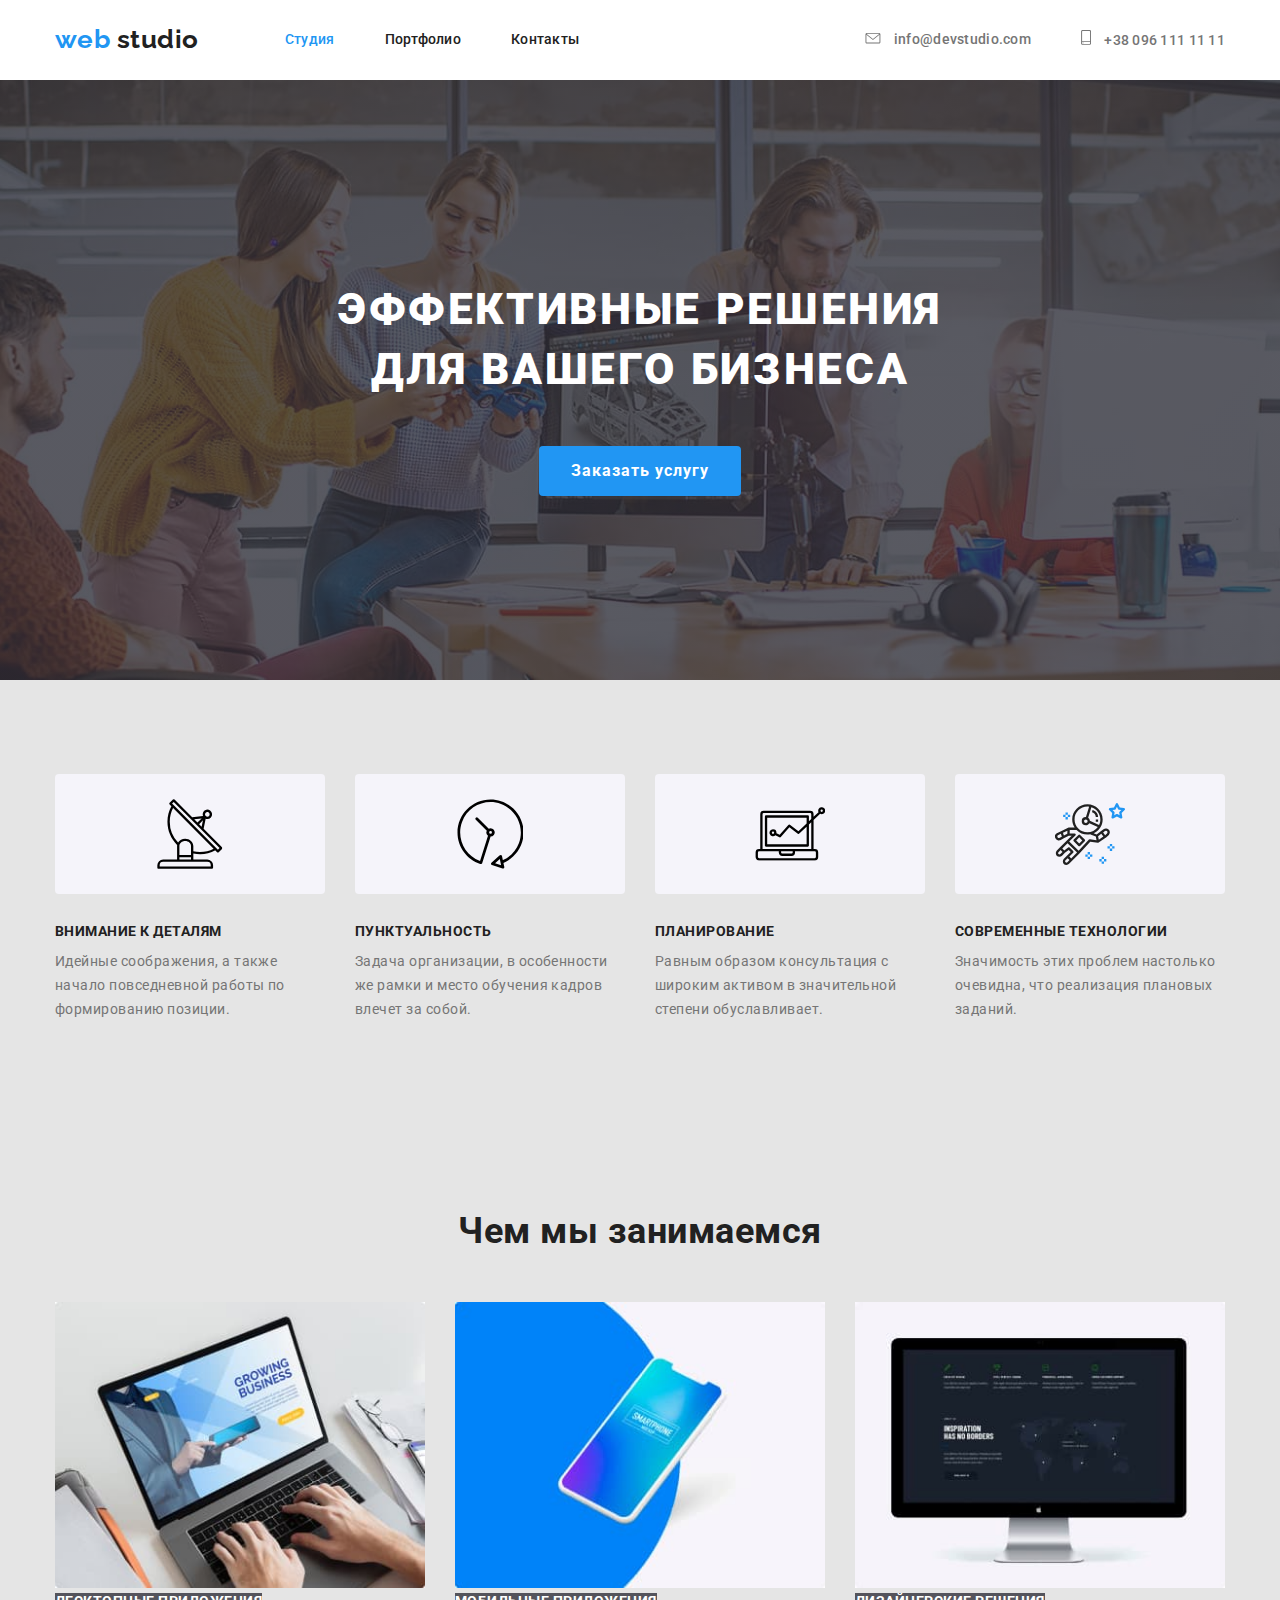
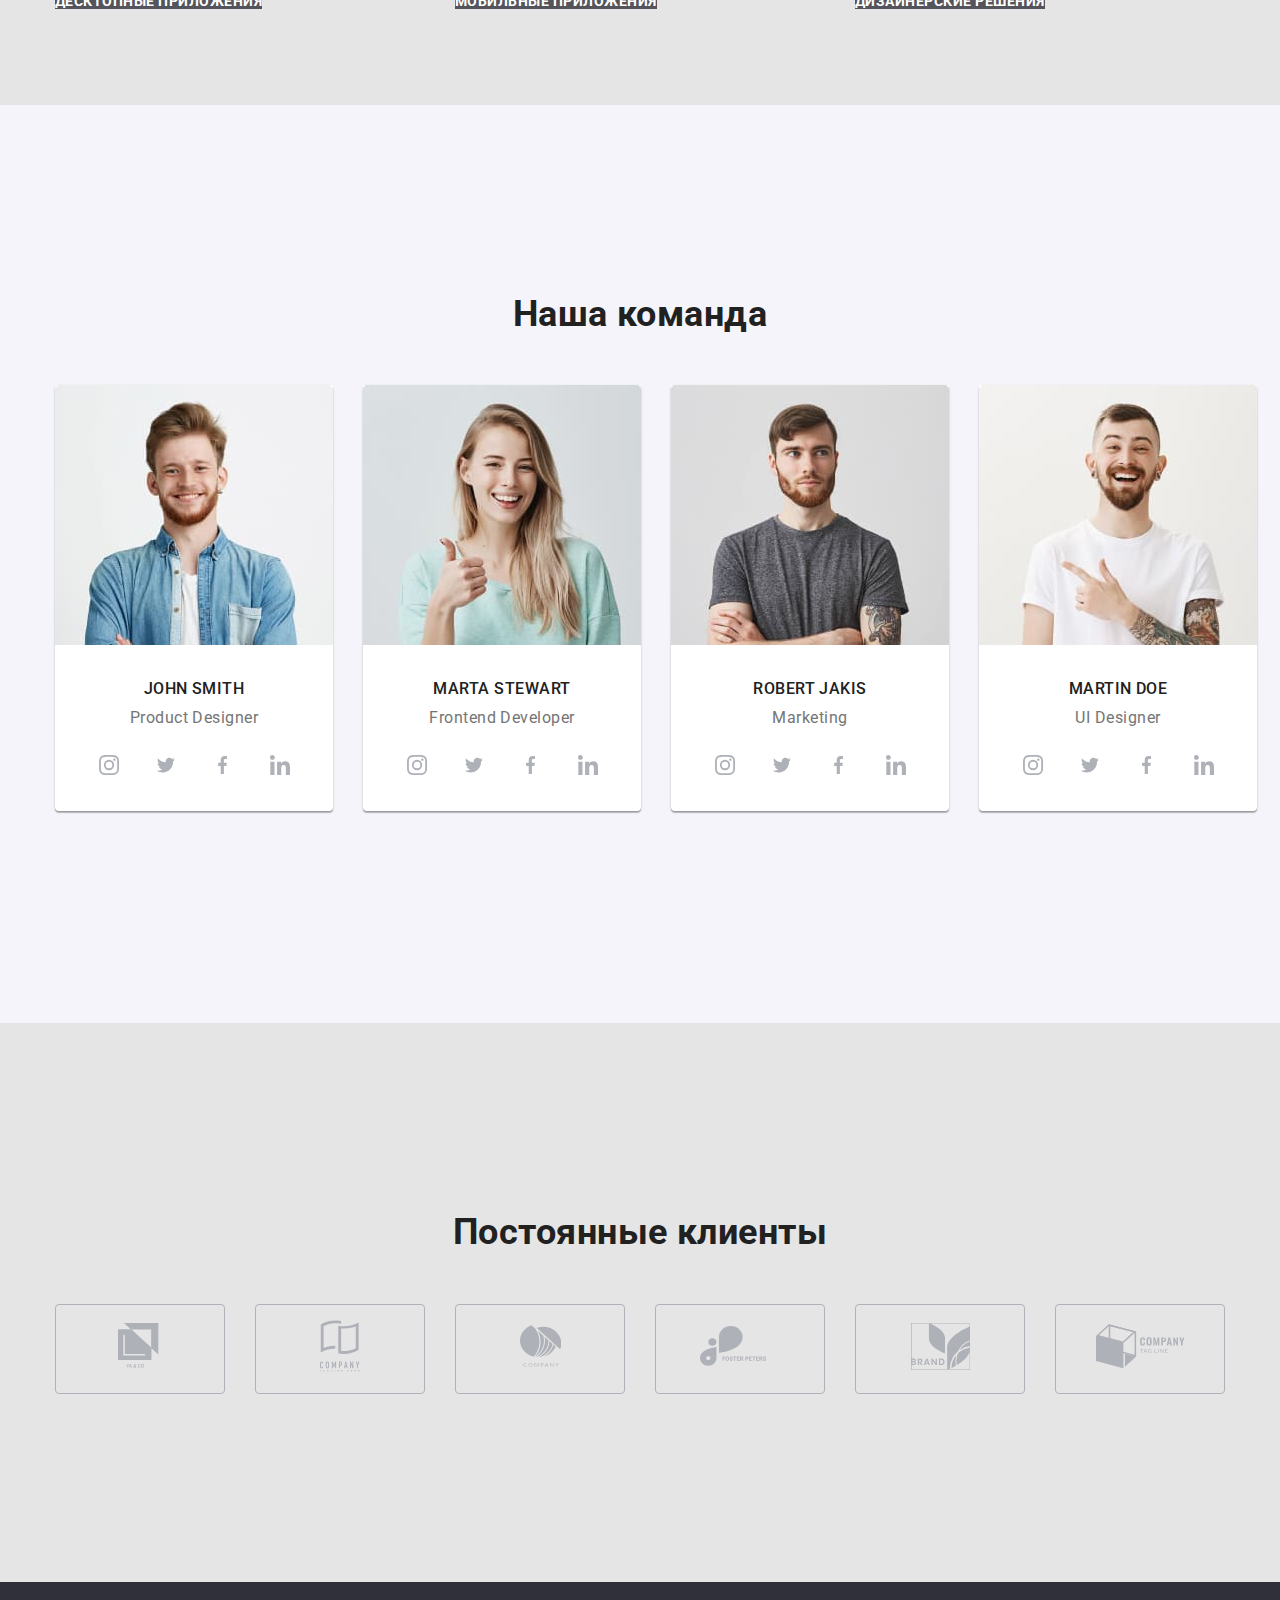
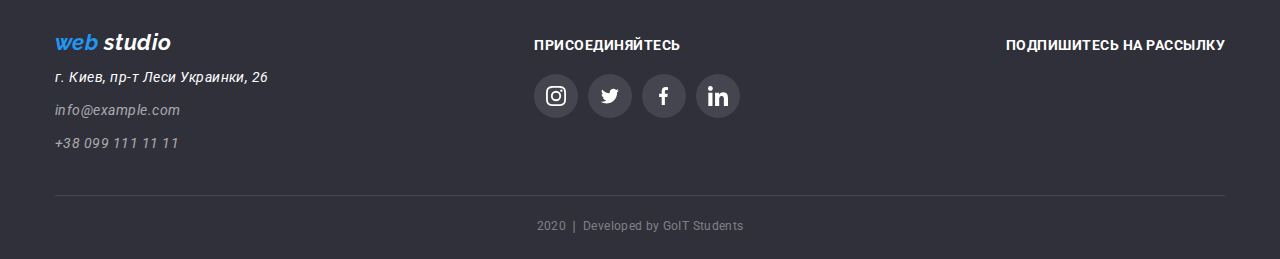
==== index.html @ d5923508 "Создает репозиторий" ====
<!DOCTYPE html>
<html lang="ru">
  <head>
    <meta charset="UTF-8" />
    <meta name="viewport" content="width=device-width, initial-scale=1.0" />
    <title>Document</title>
    <link
      href="https://fonts.googleapis.com/css2?family=Raleway:wght@700&family=Roboto:wght@400;500;700;900&display=swap"
      rel="stylesheet"
    />
    <link
      rel="stylesheet"
      href="https://cdnjs.cloudflare.com/ajax/libs/modern-normalize/0.6.0/modern-normalize.min.css"
    />
    <link rel="stylesheet" href="./css/styles.css" />
  </head>
  <body>
    <header class="page-header">
      <div class="container header-main">
        <a class="logo-nav" href="/">
          <span class="logo-left logo">web</span>
          <span class="logo-riht logo">studio</span></a
        >
        <nav>
          <ul class="header-listf list">
            <li class="item">
              <a class="link-navf current" href="./index.html">Студия</a>
            </li>
            <li class="item">
              <a class="link-navf" href="./portfolio.html">Портфолио</a>
            </li>
            <li class="item"><a class="link-navf" href="">Контакты</a></li>
          </ul>
        </nav>

        <ul class="header-lists list">
          <li class="item">
            <span class="HHH">
              <a class="link-navs" href="">
                <svg class="icon" width="16px" height="11.2px">
                  <use href="./images/symbol-defs1.svg#icon-envelope"></use>
                </svg>
                info@devstudio.com
              </a>
            </span>
          </li>
          <li class="item">
            <span class="HHH"
              ><a class="link-navs" href="">
                <svg class="link-navs icon" width="10px" height="14.94px">
                  <use href="./images/symbol-defs1.svg#icon-smartphone"></use>
                </svg>
                +38 096 111 11 11
              </a></span
            >
          </li>
        </ul>
      </div>
    </header>

    <main>
      <section class="hero">
        <h1 class="hero-title">
          эффективные решения<br />
          для вашего бизнеса
        </h1>
        <a class="hero-button" href="">Заказать услугу</a>
      </section>

      <section class="section">
        <div class="container">
          <h2 class="section-title hidden">Преимущества</h2>
          <ul class="list advantages">
            <li class="item">
              <div class="img-small">
                <svg width="65.32px" height="70px">
                  <use href="./images/symbol-defs1.svg#icon-antena"></use>
                </svg>
              </div>
              <h3 class="section-titles">Внимание к деталям</h3>
              <p class="section-text">
                Идейные соображения, а также начало повседневной работы по
                формированию позиции.
              </p>
            </li>

            <li class="item">
              <div class="img-small">
                <svg width="66.96px" height="70px">
                  <use href="./images/symbol-defs1.svg#icon-clock"></use>
                </svg>
              </div>
              <h3 class="section-titles">Пунктуальность</h3>
              <p class="section-text">
                Задача организации, в особенности же рамки и место обучения
                кадров влечет за собой.
              </p>
            </li>
            <li class="item">
              <div class="img-small">
                <svg width="70px" height="53.69px">
                  <use href="./images/symbol-defs1.svg#icon-comp"></use>
                </svg>
              </div>
              <h3 class="section-titles">Планирование</h3>
              <p class="section-text">
                Равным образом консультация с широким активом в значительной
                степени обуславливает.
              </p>
            </li>
            <li class="item">
              <div class="img-small">
                <svg width="70px" height="70px">
                  <use href="./images/symbol-defs1.svg#icon-astronaut"></use>
                </svg>
              </div>
              <h3 class="section-titles">Современные технологии</h3>
              <p class="section-text">
                Значимость этих проблем настолько очевидна, что реализация
                плановых заданий.
              </p>
            </li>
          </ul>
        </div>
      </section>

      <section class="section">
        <div class="container">
          <h2 class="section-title">Чем мы занимаемся</h2>
          <ul class="list work">
            <li class="item">
              <img src="./images/laptop.jpg" alt="" width="370" />
              <a class="link" href="">
                Десктопные приложения
              </a>
            </li>
            <li class="item">
              <img src="./images/mobile.jpg" alt="" width="370" />

              <a class="link" href="">Мобильные приложения</a>
            </li>
            <li class="item">
              <img src="./images/monitor.jpg" alt="" width="370" />
              <a class="link" href="">Дизайнерские решения</a>
            </li>
          </ul>
        </div>
      </section>

      <section class="section comand">
        <div class="container-second">
          <h2 class="comanda-title">
            Наша команда
          </h2>
          <ul class="list list-comanda">
            <div class="link-comanda">
              <li>
                <img class="comand-img" src="./images/Jonn.jpg" alt="" />
                <h3 class="section-titles comand-name">John Smith</h3>
                <p class="section-text comand-text">Product Designer</p>
                <ul class="list social-networks">
                  <li class="item">
                    <a class="social-item" href="">
                      <svg width="20px" height="20px">
                        <use
                          href="./images/symbol-defs1.svg#icon-instagram"
                        ></use>
                      </svg>
                    </a>
                  </li>
                  <li class="item">
                    <a class="social-item" href="">
                      <svg width="20px" height="16.25px">
                        <use
                          href="./images/symbol-defs1.svg#icon-twitter"
                        ></use>
                      </svg>
                    </a>
                  </li>
                  <li class="item">
                    <a class="social-item" href="">
                      <svg width="10px" height="20px">
                        <use
                          href="./images/symbol-defs1.svg#icon-facebook"
                        ></use>
                      </svg>
                    </a>
                  </li>
                  <li class="item">
                    <a class="social-item" href="">
                      <svg width="20px" height="20px">
                        <use
                          href="./images/symbol-defs1.svg#icon-linkedin"
                        ></use>
                      </svg>
                    </a>
                  </li>
                </ul>
              </li>
            </div>
            <div class="link-comanda">
              <li>
                <img class="comand-img" src="./images/Marta.jpg" alt="" />
                <h3 class="section-titles comand-name">Marta Stewart</h3>
                <p class="section-text comand-text">Frontend Developer</p>
                <ul class="list social-networks">
                  <li class="item">
                    <a class="social-item" href="">
                      <svg width="20px" height="20px">
                        <use
                          href="./images/symbol-defs1.svg#icon-instagram"
                        ></use>
                      </svg>
                    </a>
                  </li>
                  <li class="item">
                    <a class="social-item" href="">
                      <svg width="20px" height="16.25px">
                        <use
                          href="./images/symbol-defs1.svg#icon-twitter"
                        ></use>
                      </svg>
                    </a>
                  </li>
                  <li class="item">
                    <a class="social-item" href="">
                      <svg width="10px" height="20px">
                        <use
                          href="./images/symbol-defs1.svg#icon-facebook"
                        ></use>
                      </svg>
                    </a>
                  </li>
                  <li class="item">
                    <a class="social-item" href="">
                      <svg width="20px" height="20px">
                        <use
                          href="./images/symbol-defs1.svg#icon-linkedin"
                        ></use>
                      </svg>
                    </a>
                  </li>
                </ul>
              </li>
            </div>
            <div class="link-comanda">
              <li>
                <img class="comand-img" src="./images/Robert.jpg" alt="" />
                <h3 class="section-titles comand-name">Robert Jakis</h3>
                <p class="section-text comand-text">Marketing</p>
                <ul class="list social-networks">
                  <li class="item">
                    <a class="social-item" href="">
                      <svg width="20px" height="20px">
                        <use
                          href="./images/symbol-defs1.svg#icon-instagram"
                        ></use>
                      </svg>
                    </a>
                  </li>
                  <li class="item">
                    <a class="social-item" href="">
                      <svg width="20px" height="16.25px">
                        <use
                          href="./images/symbol-defs1.svg#icon-twitter"
                        ></use>
                      </svg>
                    </a>
                  </li>
                  <li class="item">
                    <a class="social-item" href="">
                      <svg width="10px" height="20px">
                        <use
                          href="./images/symbol-defs1.svg#icon-facebook"
                        ></use>
                      </svg>
                    </a>
                  </li>
                  <li class="item">
                    <a class="social-item" href="">
                      <svg width="20px" height="20px">
                        <use
                          href="./images/symbol-defs1.svg#icon-linkedin"
                        ></use>
                      </svg>
                    </a>
                  </li>
                </ul>
              </li>
            </div>
            <div class="link-comanda">
              <li>
                <img class="comand-img" src="./images/Martin.jpg" alt="" />
                <h3 class="section-titles comand-name">Martin Doe</h3>
                <p class="section-text comand-text">UI Designer</p>
                <ul class="list social-networks">
                  <li class="item">
                    <a class="social-item" href="">
                      <svg width="20px" height="20px">
                        <use
                          href="./images/symbol-defs1.svg#icon-instagram"
                        ></use>
                      </svg>
                    </a>
                  </li>
                  <li class="item">
                    <a class="social-item" href="">
                      <svg width="20px" height="16.25px">
                        <use
                          href="./images/symbol-defs1.svg#icon-twitter"
                        ></use>
                      </svg>
                    </a>
                  </li>
                  <li class="item">
                    <a class="social-item" href="">
                      <svg width="10px" height="20px">
                        <use
                          href="./images/symbol-defs1.svg#icon-facebook"
                        ></use>
                      </svg>
                    </a>
                  </li>
                  <li class="item">
                    <a class="social-item" href="">
                      <svg width="20px" height="20px">
                        <use
                          href="./images/symbol-defs1.svg#icon-linkedin"
                        ></use>
                      </svg>
                    </a>
                  </li>
                </ul>
              </li>
            </div>
          </ul>
        </div>
      </section>

      <section class="section">
        <div class="container-second">
          <h2 class="section-title">Постоянные клиенты</h2>
          <ul class="list client">
            <li class="item">
              <div class="client-logo">
                <a href=""
                  ><svg width="44.27px" height="49.23px">
                    <use href="./images/symbol-defs1.svg#icon-logo1"></use>
                  </svg>
                </a>
              </div>
            </li>
            <li class="item">
              <div class="client-logo">
                <a href=""
                  ><svg width="40px" height="52px">
                    <use href="./images/symbol-defs1.svg#icon-logo2"></use>
                  </svg>
                </a>
              </div>
            </li>
            <li class="item">
              <div class="client-logo">
                <a href=""
                  ><svg width="41px" height="42.6px">
                    <use href="./images/symbol-defs1.svg#icon-logo3"></use>
                  </svg>
                </a>
              </div>
            </li>
            <li class="item">
              <div class="client-logo">
                <a href=""
                  ><svg width="79.66px" height="42.02px">
                    <use href="./images/symbol-defs1.svg#icon-logo4"></use>
                  </svg>
                </a>
              </div>
            </li>
            <li class="item">
              <div class="client-logo">
                <a href=""
                  ><svg width="59px" height="47px">
                    <use href="./images/symbol-defs1.svg#icon-logo5"></use>
                  </svg>
                </a>
              </div>
            </li>
            <li class="item">
              <div class="client-logo">
                <a href=""
                  ><svg width="88.48px" height="45.44px">
                    <use href="./images/symbol-defs1.svg#icon-logo6"></use>
                  </svg>
                </a>
              </div>
            </li>
          </ul>
        </div>
      </section>
    </main>
    <footer>
      <div class="container">
        <div class="footer-main">
          <div class="footer-left">
            <address class="footer-address">
              <a class="logo-footer" href="/">
                <span class="logo-left logo">web</span>
                <span class="logo-rihts logo">studio</span></a
              >
              <p class="footer-text">г. Киев, пр-т Леси Украинки, 26</p>

              <a class="footer-link footer-text" href="">info@example.com</a>

              <a class="footer-link" href="">+38 099 111 11 11</a>
            </address>
          </div>
          <div class="footer-center">
            <b class="action">Присоединяйтесь</b>
            <ul class="list social-networksf">
              <li class="item">
                <a class="footer-icon" href="">
                  <svg width="20px" height="20px">
                    <use href="./images/symbol-defs1.svg#icon-instagram"></use>
                  </svg>
                </a>
              </li>
              <li class="item">
                <a class="footer-icon" href="">
                  <svg width="20px" height="16.25px">
                    <use href="./images/symbol-defs1.svg#icon-twitter"></use>
                  </svg>
                </a>
              </li>
              <li class="item">
                <a class="footer-icon" href="">
                  <svg width="10px" height="20px">
                    <use href="./images/symbol-defs1.svg#icon-facebook"></use>
                  </svg>
                </a>
              </li>
              <li class="item">
                <a class="footer-icon" href="">
                  <svg width="20px" height="20px">
                    <use href="./images/symbol-defs1.svg#icon-linkedin"></use>
                  </svg>
                </a>
              </li>
            </ul>
          </div>
          <div class="footer-riht">
            <b class="action">Подпишитесь на рассылку</b>
          </div>
        </div>

        <p class="end">2020 &#10072; Developed by GoIT Students</p>
      </div>
    </footer>
  </body>
</html>
---- css/styles.css ----
.list {
  padding: 0;
  margin: 0;
  list-style: none;
}
body {
  font-family: Roboto, sans-serif;
  letter-spacing: 0.03em;
}
.container {
  width: 1200px;

  padding-left: 15px;
  padding-right: 15px;
  margin: auto;
}
.container-second {
  width: 1200px;
  padding-top: 94px;
  padding-bottom: 94px;
  padding-left: 15px;
  padding-right: 15px;
  margin: auto;
}
.link-comanda {
  margin-bottom: 24px;
  background: #ffffff;
  box-shadow: 0px 2px 1px rgba(0, 0, 0, 0.2), 0px 1px 1px rgba(0, 0, 0, 0.14),
    0px 1px 3px rgba(0, 0, 0, 0.12);
  border-radius: 4px;
}

.logo-left {
  color: #2196f3;
}
.logo-riht {
  color: #212121;
}
.link-navf:hover,
.link-navf:focus {
  color: #2196f3;
}

.link-navf:active {
  color: #2196f3;
}

.link-navf.current {
  color: #2196f3;
}

.link-navf {
  color: #212121;
  font-weight: 500;
  font-size: 14px;
  line-height: 1.14;
  letter-spacing: 0.02em;
  text-decoration: none;
}

.header-listf .item:not(:last-child) {
  margin-right: 50px;
}

.header-lists .item:not(:last-child) {
  margin-right: 30px;
}

.link-navs .icon {
  margin-right: 10px;
  fill: #757575;
}

.HHH:hover a {
  color: #2196f3;
}
.HHH:hover svg {
  fill: #2196f3;
}

.link-navs {
  margin: 0px;
  color: #757575;
  font-weight: 500;
  font-size: 14px;
  line-height: 1.14;
  letter-spacing: 0.02em;
  text-decoration: none;
}
.header-listf {
  display: flex;
  margin-left: 86px;
}

.header-lists {
  display: flex;
  margin-left: auto;
  align-items: center;
}

.header-main {
  display: flex;
  align-items: center;
  padding-top: 24px;
  padding-bottom: 25px;
}
.header-main .item:not(:last-child) {
  margin-right: 50px;
}

.page-header {
  background-color: #ffffff;
}
.hero {
  height: 600px;
  max-width: 1600px;
  background-image: linear-gradient(
      to right,
      rgba(47, 48, 58, 0.8),
      rgba(47, 48, 58, 0.8)
    ),
    url(../images/Heroimg.jpg);
  background-size: cover;
  background-position: center;
  background-repeat: no-repeat;
  margin-left: auto;
  margin-right: auto;
  padding-top: 200px;
  padding-bottom: 200px;
  text-align: center;
}

.hero-title {
  margin-top: 0;
  margin-bottom: 46px;

  color: #ffffff;
  font-weight: 900;
  font-size: 44px;
  line-height: 1.36;
  text-align: center;
  letter-spacing: 0.06em;
  text-transform: uppercase;
}
.hero-button {
  display: inline-block;

  padding: 10px 32px;
  color: #ffffff;

  background-color: #2196f3;
  font-weight: bold;
  font-size: 16px;
  line-height: 1.87;
  text-align: center;
  letter-spacing: 0.06em;
  text-decoration: none;
  border-radius: 4px;
}

.hidden {
  position: absolute;
  clip: rect(0 0 0 0);
  width: 1px;
  height: 1px;
  margin: -1px;
}

.section {
  padding-top: 94px;
  padding-bottom: 94px;
  background-color: #e5e5e5;
}
.section-portfolio {
  padding-top: 99px;
  padding-bottom: 114px;
  background-color: #e5e5e5;
}
.section-title {
  margin-top: 0;
  margin-bottom: 50px;
  color: #212121;
  font-weight: bold;
  font-size: 36px;
  line-height: 1.17;
  text-align: center;
}
.advantages {
  display: flex;
  align-items: center;
}

.advantages .item:not(:last-child) {
  margin-right: 30px;
}
.img-small {
  display: flex;
  width: 270px;
  height: 120px;
  border-radius: 4px;
  background-color: #f5f4fa;
  justify-content: center;
  align-items: center;
}

.work {
  display: flex;
  align-items: center;
}
.work .item:not(:last-child) {
  margin-right: 30px;
}
.comand {
  background-color: #f5f4fa;
}
.list-comanda {
  display: flex;
  align-items: center;
}
.list-comanda .link-comanda:not(:last-child) {
  margin-right: 30px;
}

.section-text {
  margin-top: 10px;
  margin-bottom: 0;

  color: #757575;
  font-weight: normal;
  font-size: 14px;
  line-height: 1.71;
}
.section-titles {
  margin-top: 30px;
  margin-bottom: 0;

  color: #212121;
  font-weight: bold;
  font-size: 14px;
  line-height: 1.14;
  text-transform: uppercase;
}
.comanda-title {
  margin-top: 0;
  margin-bottom: 50px;

  color: #212121;
  font-weight: bold;
  font-size: 36px;
  line-height: 1.17;
  text-align: center;
}
.comand-name {
  margin-top: 0px;
  margin-bottom: 10px;
  font-weight: 500;
  font-size: 16px;
  line-height: 1.19;
  text-align: center;
}
.comand-img {
  margin-bottom: 30px;
}
.comand-text {
  margin-top: 0px;
  margin-bottom: 16px;
  font-weight: normal;
  font-size: 16px;
  line-height: 1.19;
  text-align: center;
}
.social-networks {
  padding-left: 32px;
  padding-right: 31px;
  padding-bottom: 24px;
}

.social-networks {
  display: flex;
  align-items: center;
  justify-content: space-between;
}
.social-networks .item:not(:last-child) {
  margin-right: 10px;
}

.social-item {
  display: flex;
  width: 44px;
  height: 44px;
  align-items: center;
  justify-content: center;
  border-radius: 50%;
  fill: #afb1b8;
}

.social-item:hover,
.social-item:focus {
  background-color: #2196f3;
  fill: #ffffff;
}

.client {
  display: flex;
  align-items: center;
}
.client .item:not(:last-child) {
  margin-right: 30px;
}

.client-logo {
  display: flex;
  width: 170px;
  height: 90px;
  border: 1px solid #afb1b8;

  border-radius: 4px;
  background-color: #e5e5e5;
  justify-content: center;
  align-items: center;
}

.link {
  color: #ffffff;
  background-color: rgba(47, 48, 58, 0.8);
  font-weight: bold;
  font-size: 14px;
  line-height: 1.14;
  text-align: center;
  text-transform: uppercase;
  text-decoration: none;
}

.link:hover,
.link:focus {
  color: #2196f3;
}

footer {
  color: #ffffff;
  background-color: #2f303a;
}

.logo-rihts {
  color: #ffffff;
}
.footer-link {
  color: rgba(255, 255, 255, 0.6);
  text-decoration: none;
}

.logo {
  font-family: Raleway, sans-serif;
}
.logo-nav {
  font-weight: bold;
  font-size: 26px;
  line-height: 1.19;
  text-decoration: none;
}
.footer-address {
  font-weight: normal;
  font-size: 14px;
  line-height: 24px;
}
.footer-text {
  display: block;
  margin-top: 0px;
  margin-bottom: 9px;
}
.logo-footer {
  display: inline-block;
  margin-bottom: 10px;
  font-weight: bold;
  font-size: 22px;
  line-height: 1.18;
  text-decoration: none;
}
.footer-main {
  display: flex;
  align-items: flex-start;
}
.footer-main {
  padding-top: 48px;
  padding-bottom: 28px;
  align-items: baseline;
  justify-content: space-between;
}

.footer-icon {
  display: flex;
  width: 44px;
  height: 44px;
  align-items: center;
  justify-content: center;
  border-radius: 50%;
  background: rgba(255, 255, 255, 0.1);
  fill: #ffffff;
}

.footer-icon:hover,
.footer-icon:focus {
  background-color: #2196f3;
}

.social-networksf {
  display: flex;
  align-items: center;
  justify-content: space-between;
}

.social-networksf .item:not(:last-child) {
  margin-right: 10px;
}

.action {
  display: inline-block;
  margin-bottom: 21px;
  font-weight: bold;
  font-size: 14px;
  line-height: 1.14;
  text-transform: uppercase;
}
.end {
  margin-bottom: 0px;
  padding-top: 18px;
  padding-bottom: 21px;
  border-top: 1px solid rgba(255, 255, 255, 0.1);
  font-family: Roboto;
  font-style: normal;
  font-weight: normal;
  font-size: 12px;
  line-height: 2;

  text-align: center;
  letter-spacing: 0.03em;

  color: rgba(255, 255, 255, 0.4);
}

.main-section {
  padding-top: 94px;
  padding-bottom: 94px;
}
.button {
  display: inline-block;
  padding: 6px 22px;
  border-radius: 4px;

  color: #212121;
  background-color: #f5f4fa;
  font-style: normal;
  font-weight: 500;
  font-size: 16px;
  line-height: 1.62;
  text-align: center;
}
.button:hover,
.button:focus {
  color: #ffffff;
  background-color: #2196f3;
}

.list-button {
  display: flex;
  align-items: center;
  justify-content: center;

  margin-bottom: 50px;
}

.list-button .item:not(:last-child) {
  margin-right: 8px;
}

.section-start {
  margin-top: 0px;
  margin-bottom: 0px;
}
.list-main .item {
  width: 370px;
  margin-right: 30px;
  margin-bottom: 30px;
}
.list-main .item:nth-child(3n) {
  margin-right: 0px;
}
.list-main .item:nth-last-child(-n + 3) {
  margin-bottom: 0px;
}
.list-main {
  display: flex;
  flex-wrap: wrap;
}

.main-img {
  display: block;
}

.section-titlep {
  margin-top: 0px;
  margin-bottom: 4px;

  color: #212121;
  font-weight: bold;
  font-size: 18px;
  line-height: 2;
  letter-spacing: 0.06em;
}
.section-textp {
  margin-top: 0px;
  margin-bottom: 0px;

  padding-bottom: 20px;

  color: #757575;
  font-weight: normal;
  font-size: 16px;
  line-height: 1.87;
}

.section-textps {
  margin-top: 0px;
  margin-bottom: 0px;
  padding: 63px 24px;

  color: #ffffff;
  background-color: rgba(33, 150, 243, 0.9);
  font-weight: normal;
  font-size: 18px;
  line-height: 1.56;
}
.sections {
  padding: 20px 24px;

  background: #ffffff;
  border-left: 1px solid #eeeeee;
  border-right: 1px solid #eeeeee;
  border-bottom: 1px solid #eeeeee;

  box-sizing: border-box;
  border-bottom-right-radius: 5px;
  border-bottom-left-radius: 5px;
}
.cards {
  width: 370px;
  border-top-right-radius: 5px;
  border-top-left-radius: 5px;
  overflow: hidden;
}

.cards:hover,
.cards:focus {
  box-shadow: 1px 4px 6px rgba(0, 0, 0, 0.16), 0px 4px 4px rgba(0, 0, 0, 0.06),
    0px 1px 1px rgba(0, 0, 0, 0.12);
}
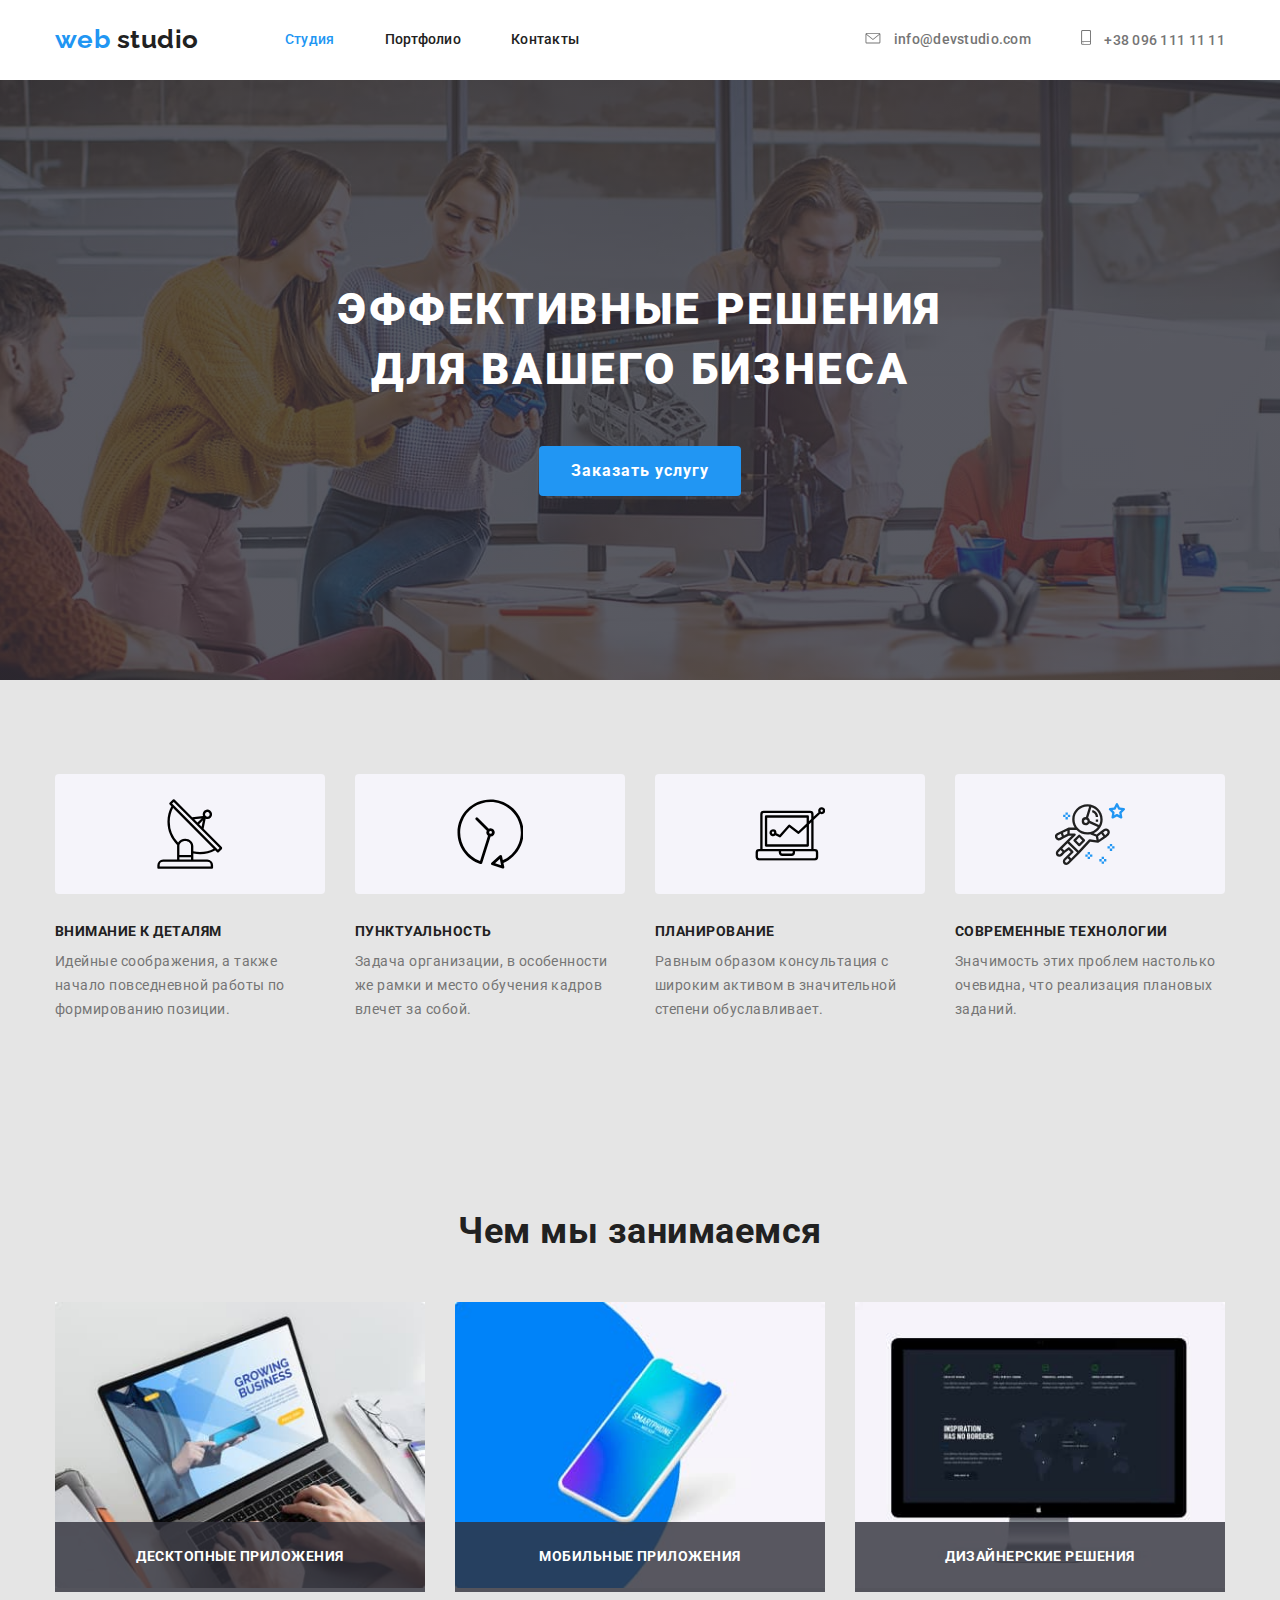
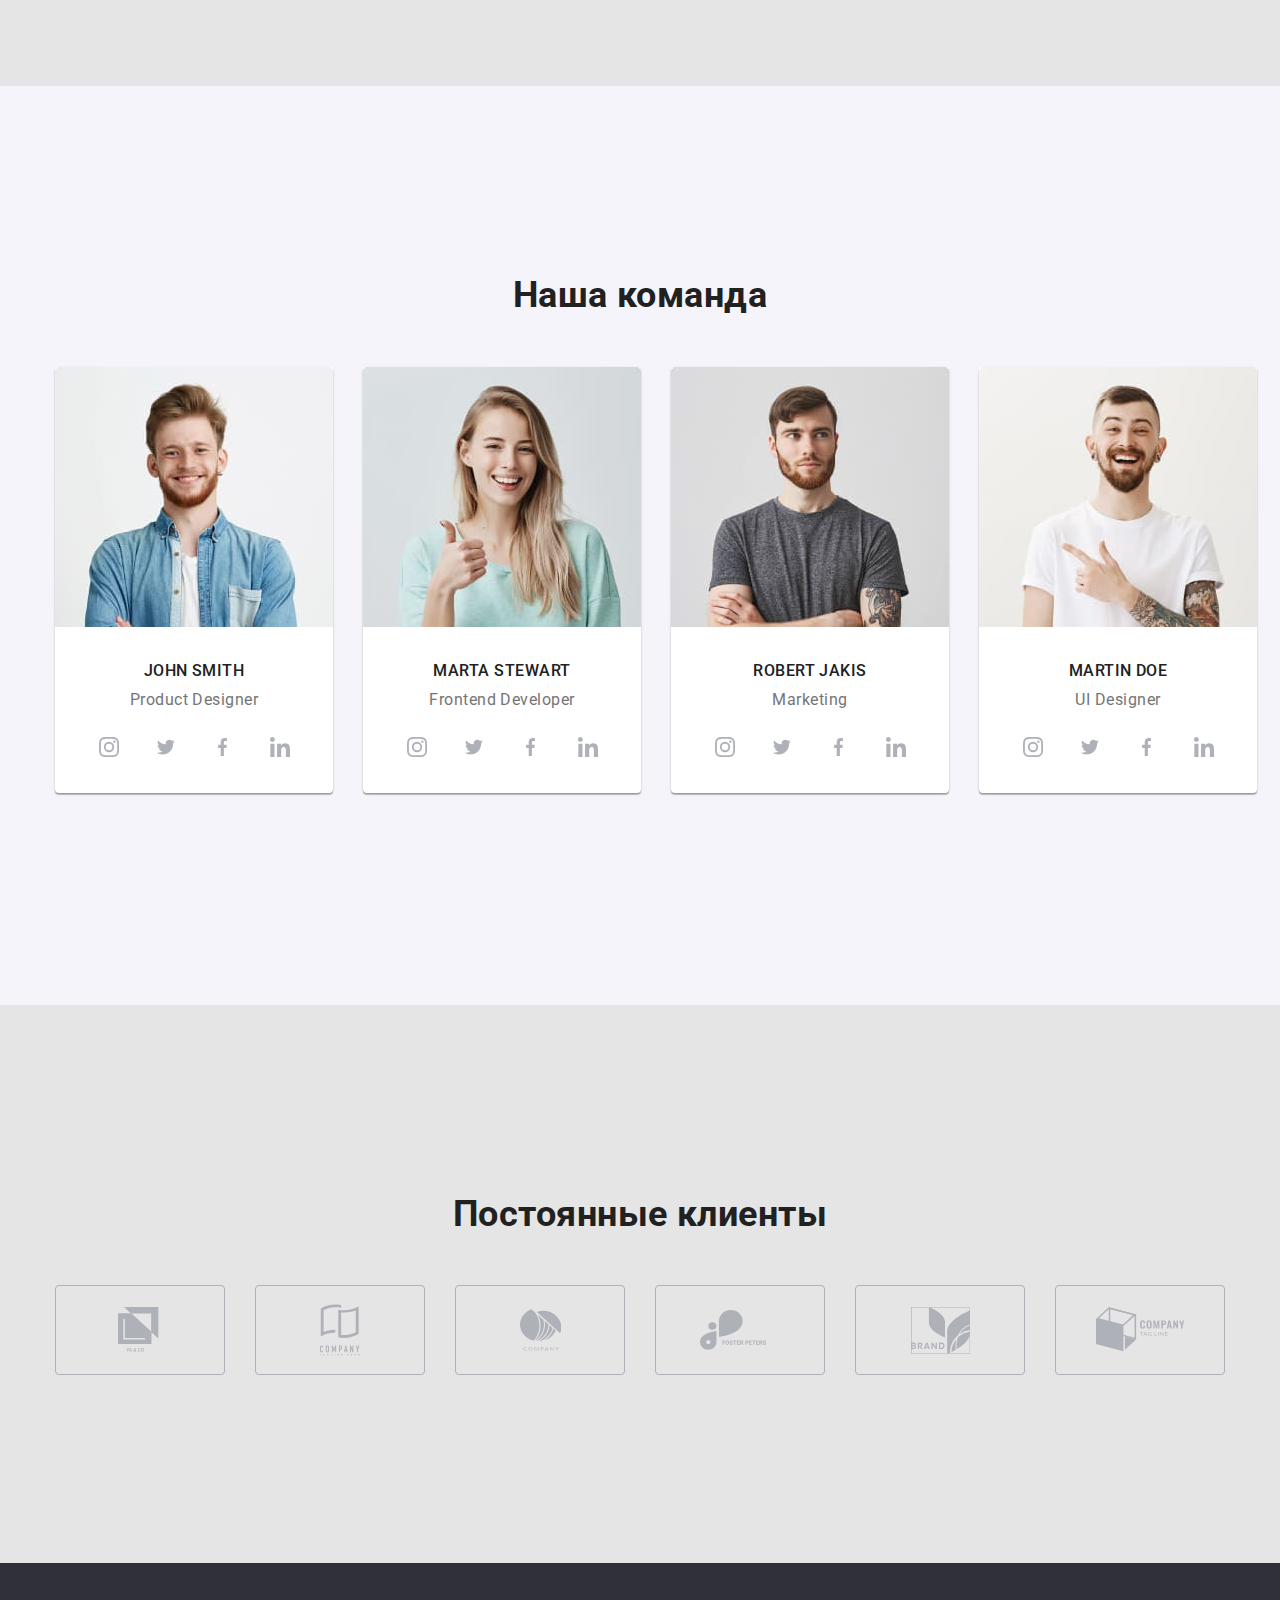
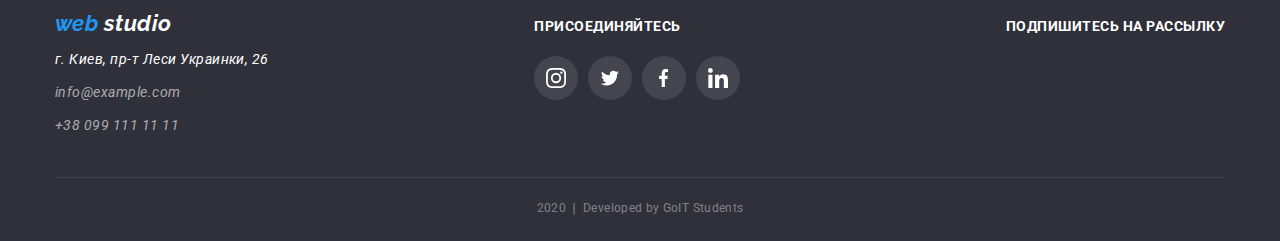
==== commit 0c499a36: "делает чем мы занимаемся" ====
--- a/index.html
+++ b/index.html
@@ -129,19 +129,28 @@
           <h2 class="section-title">Чем мы занимаемся</h2>
           <ul class="list work">
             <li class="item">
-              <img src="./images/laptop.jpg" alt="" width="370" />
-              <a class="link" href="">
-                Десктопные приложения
-              </a>
-            </li>
-            <li class="item">
-              <img src="./images/mobile.jpg" alt="" width="370" />
-
-              <a class="link" href="">Мобильные приложения</a>
-            </li>
-            <li class="item">
-              <img src="./images/monitor.jpg" alt="" width="370" />
-              <a class="link" href="">Дизайнерские решения</a>
+              <div class="do">
+                <img src="./images/laptop.jpg" alt="" width="370" />
+                <a class="link" href="">
+                  Десктопные приложения
+                </a>
+              </div>
+            </li>
+            <li class="item">
+              <div class="do">
+                <img src="./images/mobile.jpg" alt="" width="370" />
+
+                <a class="link" href="">Мобильные приложения</a>
+              </div>
+            </li>
+            <li class="item">
+              <div class="do">
+                <img src="./images/monitor.jpg" alt="" width="370" />
+                <a class="link" href="">Дизайнерские решения</a>
+              <div >
+
+              </div>
+              
             </li>
           </ul>
         </div>
@@ -342,58 +351,58 @@
           <h2 class="section-title">Постоянные клиенты</h2>
           <ul class="list client">
             <li class="item">
-              <div class="client-logo">
-                <a href=""
+              
+                <a class="client-logo" href=""
                   ><svg width="44.27px" height="49.23px">
                     <use href="./images/symbol-defs1.svg#icon-logo1"></use>
                   </svg>
                 </a>
-              </div>
-            </li>
-            <li class="item">
-              <div class="client-logo">
-                <a href=""
+              
+            </li>
+            <li class="item">
+              
+                <a class="client-logo" href=""
                   ><svg width="40px" height="52px">
                     <use href="./images/symbol-defs1.svg#icon-logo2"></use>
                   </svg>
                 </a>
-              </div>
-            </li>
-            <li class="item">
-              <div class="client-logo">
-                <a href=""
+              
+            </li>
+            <li class="item">
+              
+                <a class="client-logo" href=""
                   ><svg width="41px" height="42.6px">
                     <use href="./images/symbol-defs1.svg#icon-logo3"></use>
                   </svg>
                 </a>
-              </div>
-            </li>
-            <li class="item">
-              <div class="client-logo">
-                <a href=""
+              
+            </li>
+            <li class="item">
+              
+                <a class="client-logo" href=""
                   ><svg width="79.66px" height="42.02px">
                     <use href="./images/symbol-defs1.svg#icon-logo4"></use>
                   </svg>
                 </a>
-              </div>
-            </li>
-            <li class="item">
-              <div class="client-logo">
-                <a href=""
+              
+            </li>
+            <li class="item">
+              
+                <a class="client-logo" href=""
                   ><svg width="59px" height="47px">
                     <use href="./images/symbol-defs1.svg#icon-logo5"></use>
                   </svg>
                 </a>
-              </div>
-            </li>
-            <li class="item">
-              <div class="client-logo">
-                <a href=""
+              
+            </li>
+            <li class="item">
+              
+                <a class="client-logo" href=""
                   ><svg width="88.48px" height="45.44px">
                     <use href="./images/symbol-defs1.svg#icon-logo6"></use>
                   </svg>
                 </a>
-              </div>
+              
             </li>
           </ul>
         </div>
--- a/css/styles.css
+++ b/css/styles.css
@@ -210,6 +210,7 @@
 .work .item:not(:last-child) {
   margin-right: 30px;
 }
+
 .comand {
   background-color: #f5f4fa;
 }
@@ -318,17 +319,37 @@
   background-color: #e5e5e5;
   justify-content: center;
   align-items: center;
+  fill: #afb1b8;
+}
+
+.client-logo:hover,
+.client-logo:focus {
+  border: solid #2196f3;
+  fill: #2196f3;
 }
 
 .link {
+  display: flex;
+  width: 370px;
+  height: 70px;
+  position: absolute;
+  bottom: 0;
+  left: 0;
+  align-items: center;
+  justify-content: center;
+
   color: #ffffff;
   background-color: rgba(47, 48, 58, 0.8);
   font-weight: bold;
   font-size: 14px;
   line-height: 1.14;
-  text-align: center;
+
   text-transform: uppercase;
   text-decoration: none;
+}
+
+.do {
+  position: relative;
 }
 
 .link:hover,
@@ -519,7 +540,16 @@
   line-height: 1.87;
 }
 
+.cards-ovarlay {
+  position: relative;
+}
+
 .section-textps {
+  position: absolute;
+  opacity: 0;
+  top: 0px;
+  left: 0px;
+  width: 370px;
   margin-top: 0px;
   margin-bottom: 0px;
   padding: 63px 24px;
@@ -529,6 +559,10 @@
   font-weight: normal;
   font-size: 18px;
   line-height: 1.56;
+
+  transition-property: opacity;
+  transition-duration: 250ms;
+  transition-timing-function: cubic-bezier(0.4, 0, 0.2, 1);
 }
 .sections {
   padding: 20px 24px;
@@ -554,3 +588,7 @@
   box-shadow: 1px 4px 6px rgba(0, 0, 0, 0.16), 0px 4px 4px rgba(0, 0, 0, 0.06),
     0px 1px 1px rgba(0, 0, 0, 0.12);
 }
+
+.cards:hover .section-textps {
+  opacity: 1;
+}
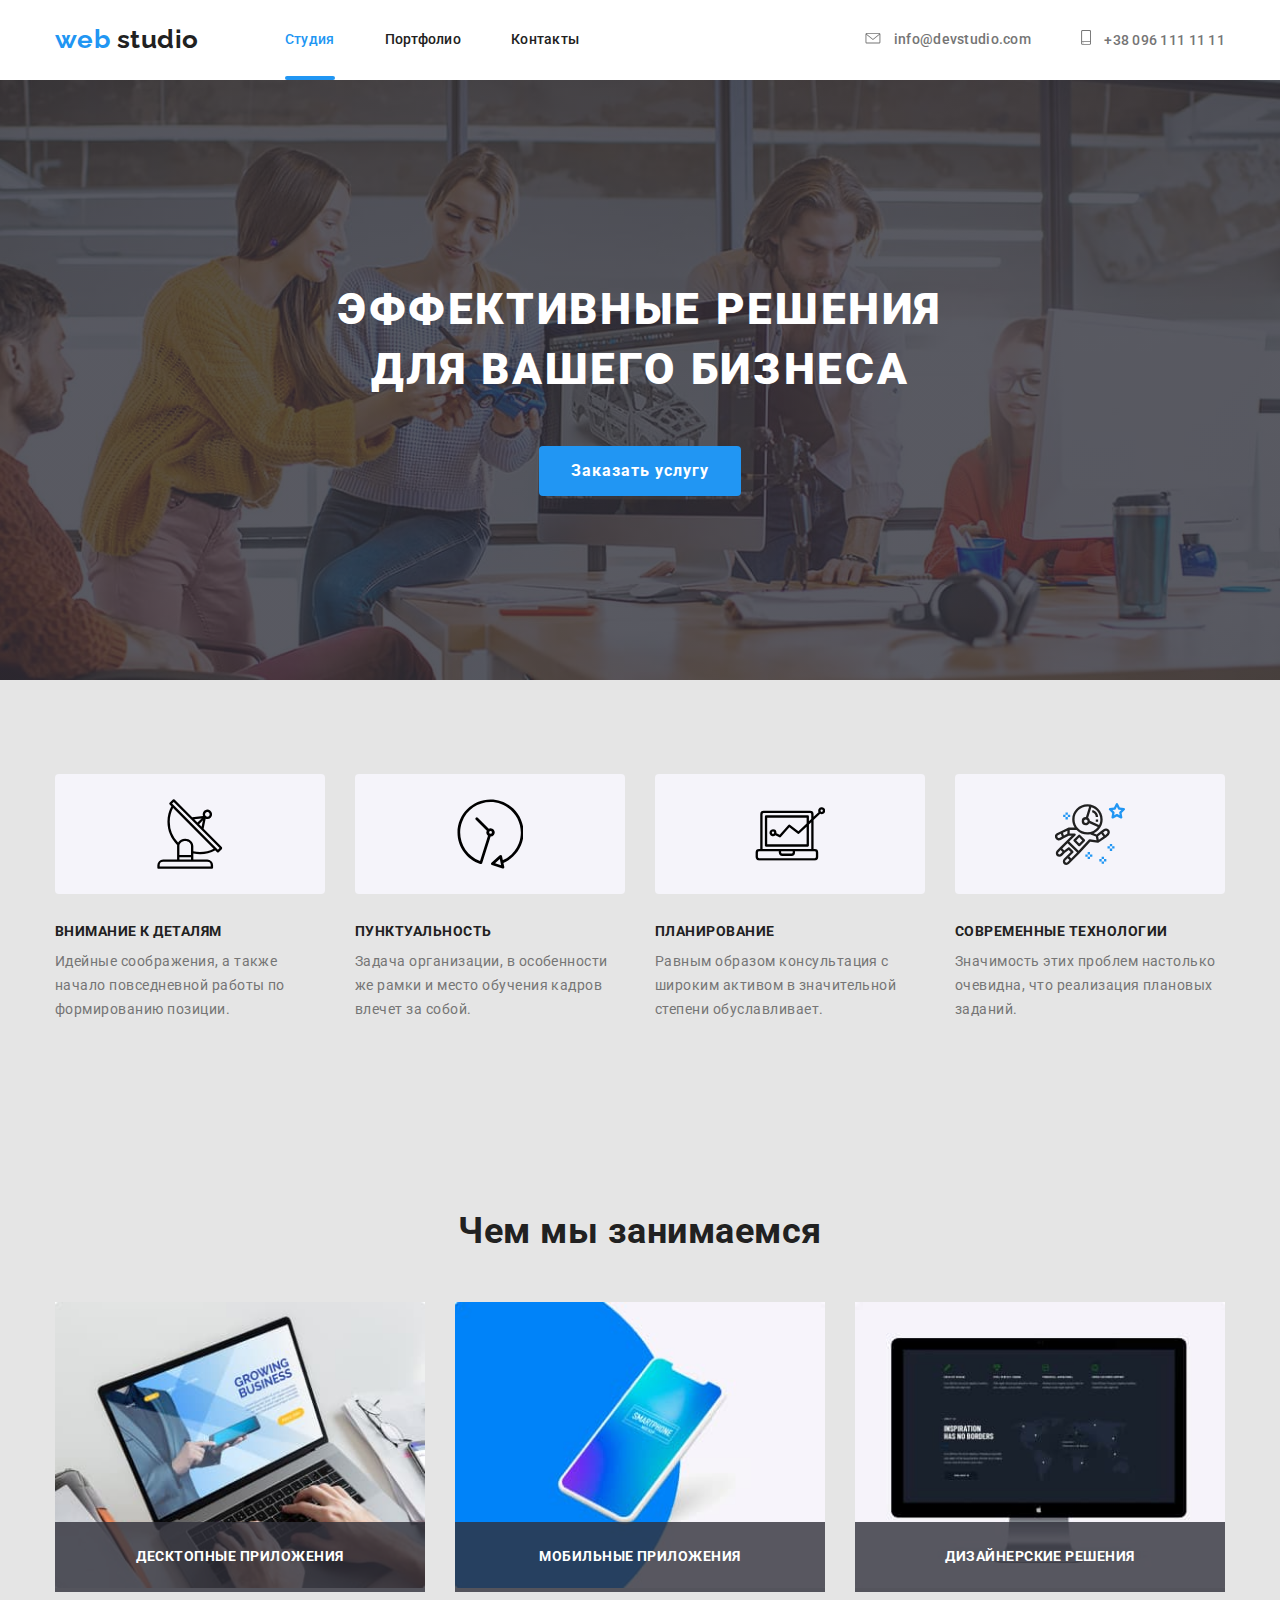
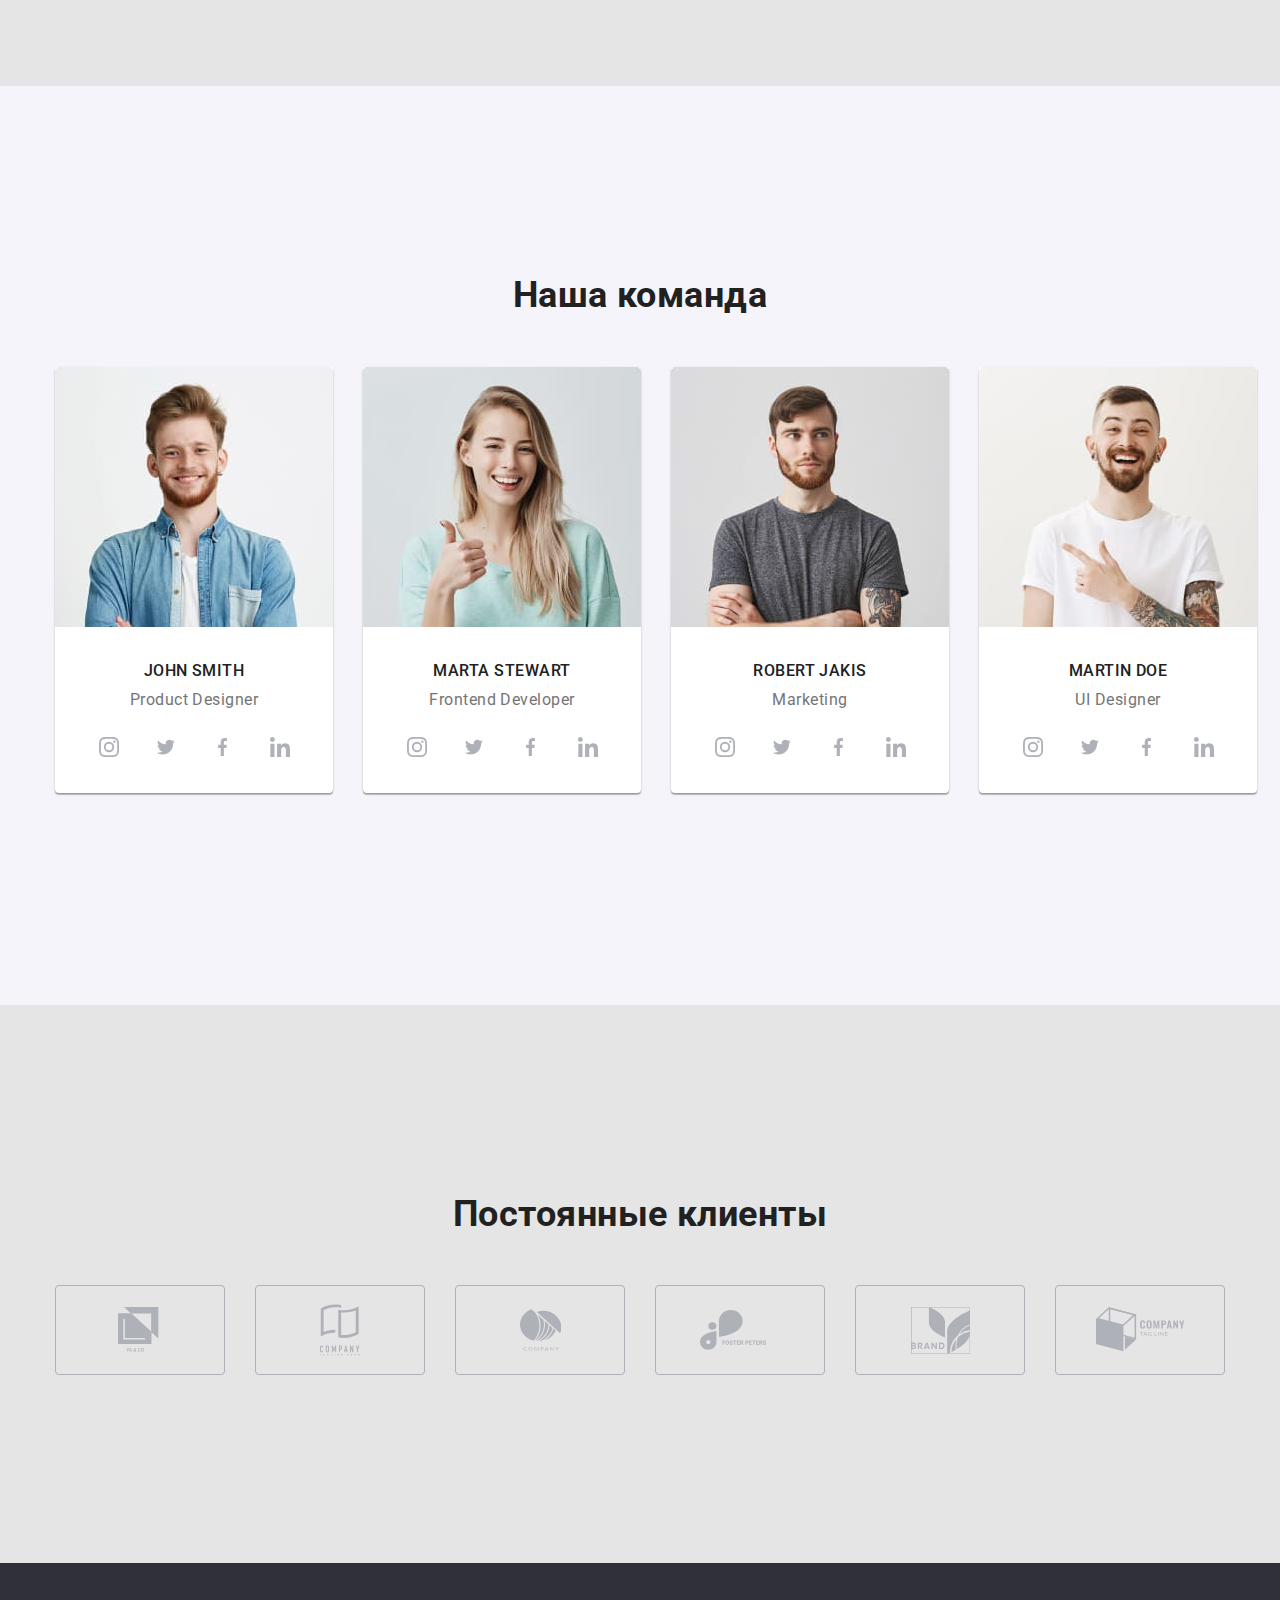
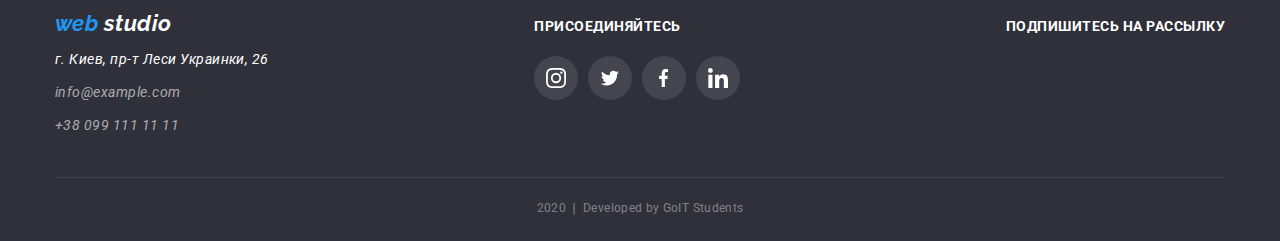
==== commit 3c0a8bc2: "Делает навигацию" ====
--- a/index.html
+++ b/index.html
@@ -24,7 +24,10 @@
         <nav>
           <ul class="header-listf list">
             <li class="item">
-              <a class="link-navf current" href="./index.html">Студия</a>
+              
+                <a class="link-navf current" href="./index.html">Студия</a>
+              
+              
             </li>
             <li class="item">
               <a class="link-navf" href="./portfolio.html">Портфолио</a>
--- a/css/styles.css
+++ b/css/styles.css
@@ -50,12 +50,32 @@
 }
 
 .link-navf {
+  position: relative;
   color: #212121;
   font-weight: 500;
   font-size: 14px;
   line-height: 1.14;
   letter-spacing: 0.02em;
   text-decoration: none;
+  transition: color 250ms cubic-bezier(0.4, 0, 0.2, 1);
+}
+
+.link-navf::after {
+  content: '';
+  position: absolute;
+  display: block;
+  width: 100%;
+  height: 4px;
+  background: #2196f3;
+  border-radius: 2px;
+  margin-top: 27.5px;
+
+  opacity: 0;
+}
+
+.link-navf.current::after {
+  opacity: 1;
+  color: #2196f3;
 }
 
 .header-listf .item:not(:last-child) {
@@ -69,6 +89,8 @@
 .link-navs .icon {
   margin-right: 10px;
   fill: #757575;
+
+  transition: fill 250ms cubic-bezier(0.4, 0, 0.2, 1);
 }
 
 .HHH:hover a {
@@ -86,6 +108,8 @@
   line-height: 1.14;
   letter-spacing: 0.02em;
   text-decoration: none;
+
+  transition: color 250ms cubic-bezier(0.4, 0, 0.2, 1);
 }
 .header-listf {
   display: flex;
@@ -293,6 +317,9 @@
   justify-content: center;
   border-radius: 50%;
   fill: #afb1b8;
+
+  transition: fill 250ms cubic-bezier(0.4, 0, 0.2, 1),
+    background-color 250ms cubic-bezier(0.4, 0, 0.2, 1);
 }
 
 .social-item:hover,
@@ -320,6 +347,9 @@
   justify-content: center;
   align-items: center;
   fill: #afb1b8;
+
+  transition: border 250ms cubic-bezier(0.4, 0, 0.2, 1),
+    fill 250ms cubic-bezier(0.4, 0, 0.2, 1);
 }
 
 .client-logo:hover,
@@ -346,6 +376,8 @@
 
   text-transform: uppercase;
   text-decoration: none;
+
+  transition: color 250ms cubic-bezier(0.4, 0, 0.2, 1);
 }
 
 .do {
@@ -417,6 +449,8 @@
   border-radius: 50%;
   background: rgba(255, 255, 255, 0.1);
   fill: #ffffff;
+
+  transition: background-color 250ms cubic-bezier(0.4, 0, 0.2, 1);
 }
 
 .footer-icon:hover,
@@ -475,7 +509,11 @@
   font-size: 16px;
   line-height: 1.62;
   text-align: center;
-}
+
+  transition: color 250ms cubic-bezier(0.4, 0, 0.2, 1),
+    background-color 250ms cubic-bezier(0.4, 0, 0.2, 1);
+}
+
 .button:hover,
 .button:focus {
   color: #ffffff;
@@ -547,8 +585,9 @@
 .section-textps {
   position: absolute;
   opacity: 0;
-  top: 0px;
-  left: 0px;
+
+  top: 0;
+  left: 0;
   width: 370px;
   margin-top: 0px;
   margin-bottom: 0px;
@@ -559,10 +598,9 @@
   font-weight: normal;
   font-size: 18px;
   line-height: 1.56;
-
-  transition-property: opacity;
-  transition-duration: 250ms;
-  transition-timing-function: cubic-bezier(0.4, 0, 0.2, 1);
+  transform: translateY(294px);
+  transition: opacity 250ms cubic-bezier(0.4, 0, 0.2, 1),
+    transform 250ms cubic-bezier(0.4, 0, 0.2, 1);
 }
 .sections {
   padding: 20px 24px;
@@ -591,4 +629,5 @@
 
 .cards:hover .section-textps {
   opacity: 1;
-}
+  transform: translateY(0px);
+}
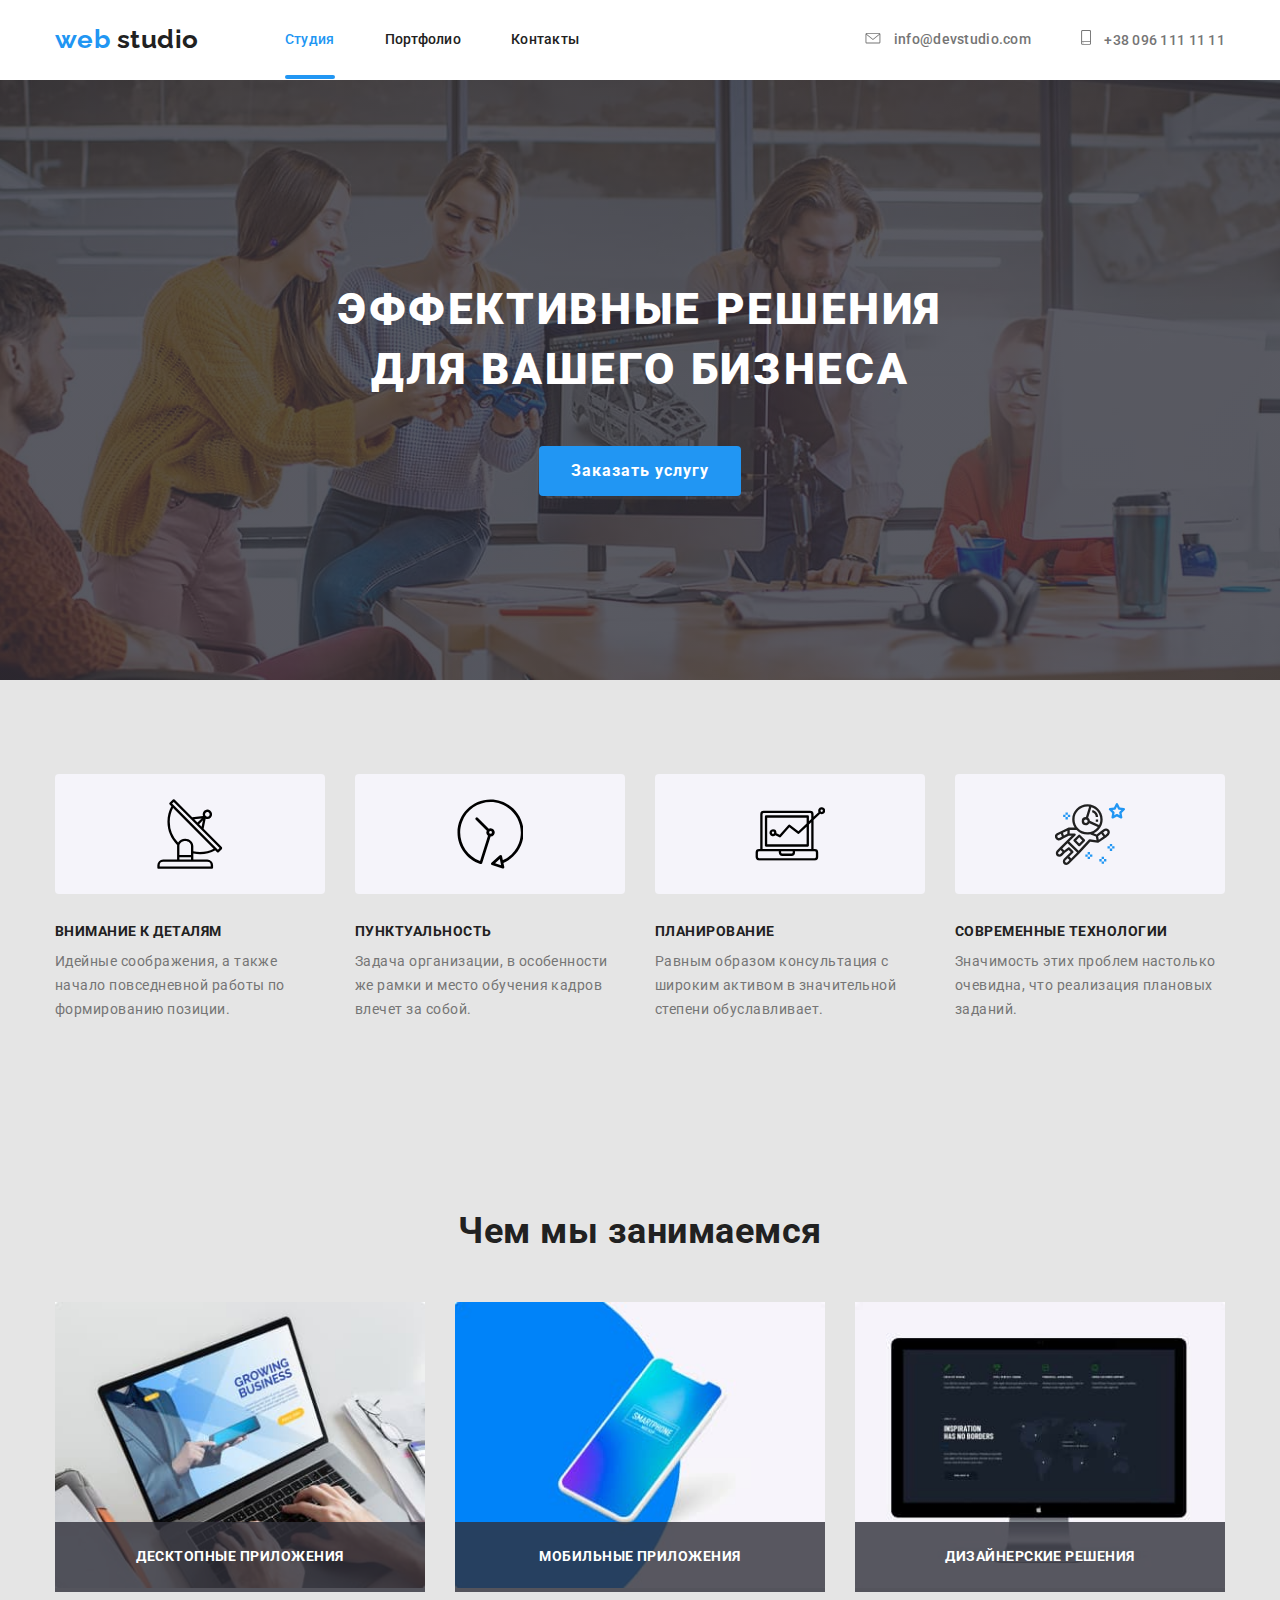
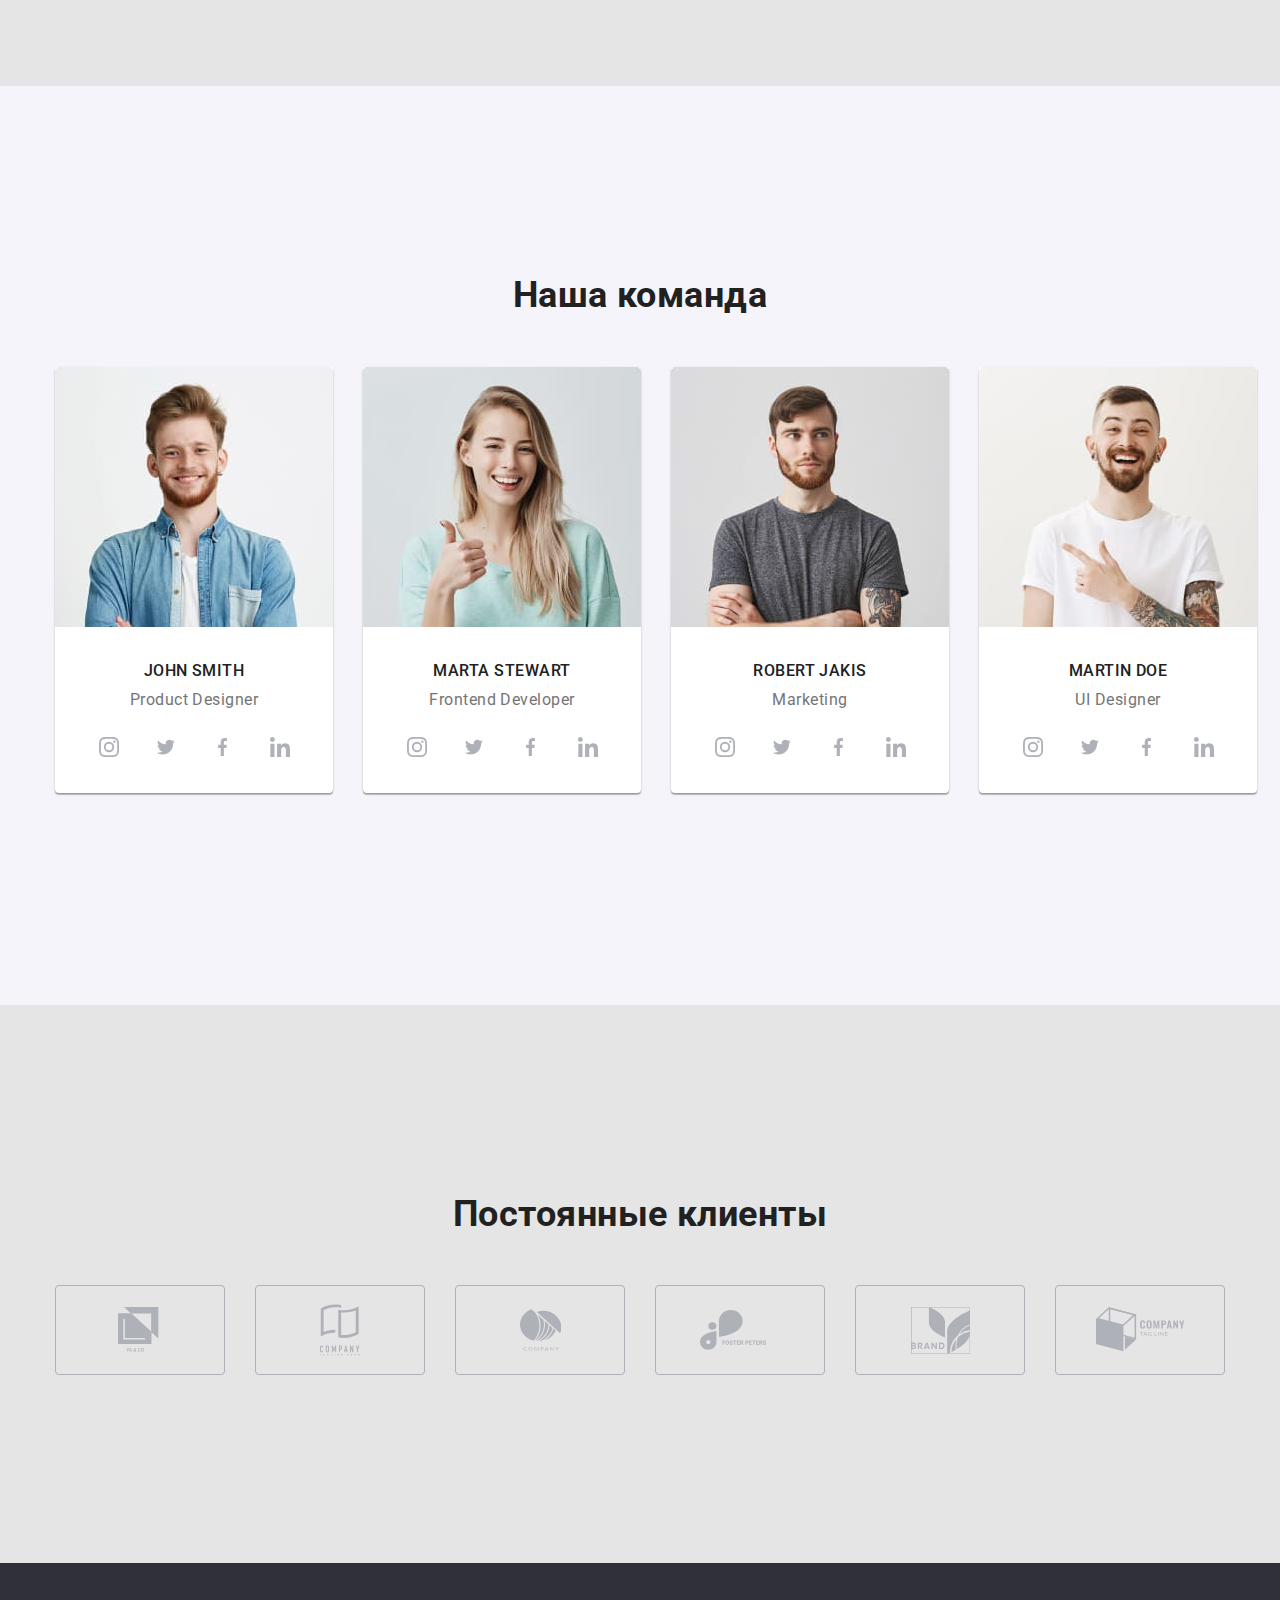
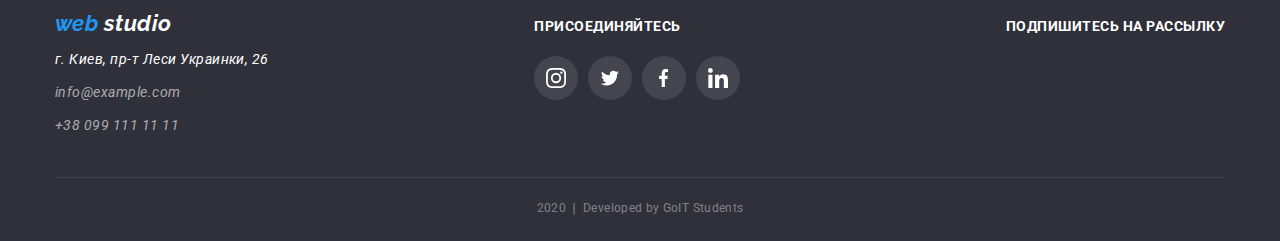
==== commit 74f99da7: "Исправляет подчеркивание в шапке" ====
--- a/index.html
+++ b/index.html
@@ -27,7 +27,7 @@
               
                 <a class="link-navf current" href="./index.html">Студия</a>
               
-              
+            
             </li>
             <li class="item">
               <a class="link-navf" href="./portfolio.html">Портфолио</a>
--- a/css/styles.css
+++ b/css/styles.css
@@ -51,6 +51,8 @@
 
 .link-navf {
   position: relative;
+  padding-top: 32px;
+  padding-bottom: 32px;
   color: #212121;
   font-weight: 500;
   font-size: 14px;
@@ -63,12 +65,12 @@
 .link-navf::after {
   content: '';
   position: absolute;
+  bottom: 0;
   display: block;
   width: 100%;
   height: 4px;
   background: #2196f3;
   border-radius: 2px;
-  margin-top: 27.5px;
 
   opacity: 0;
 }
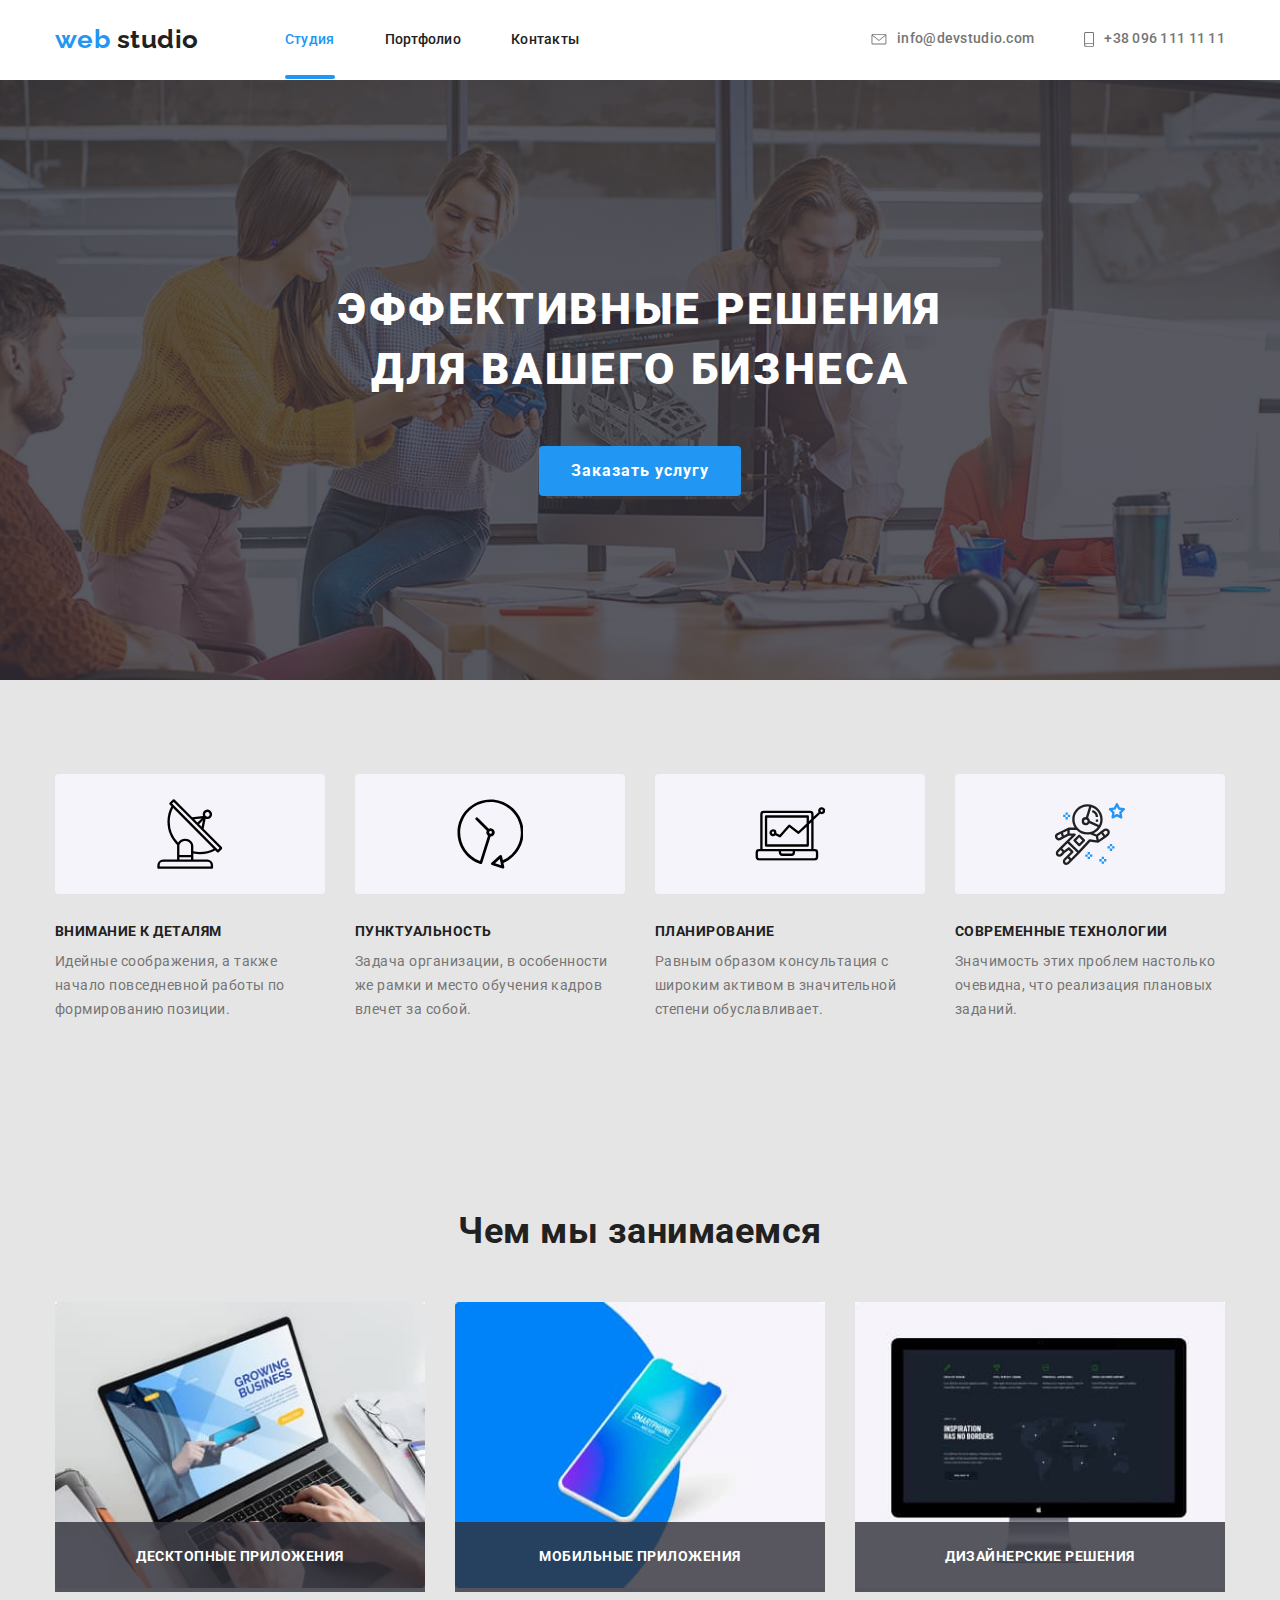
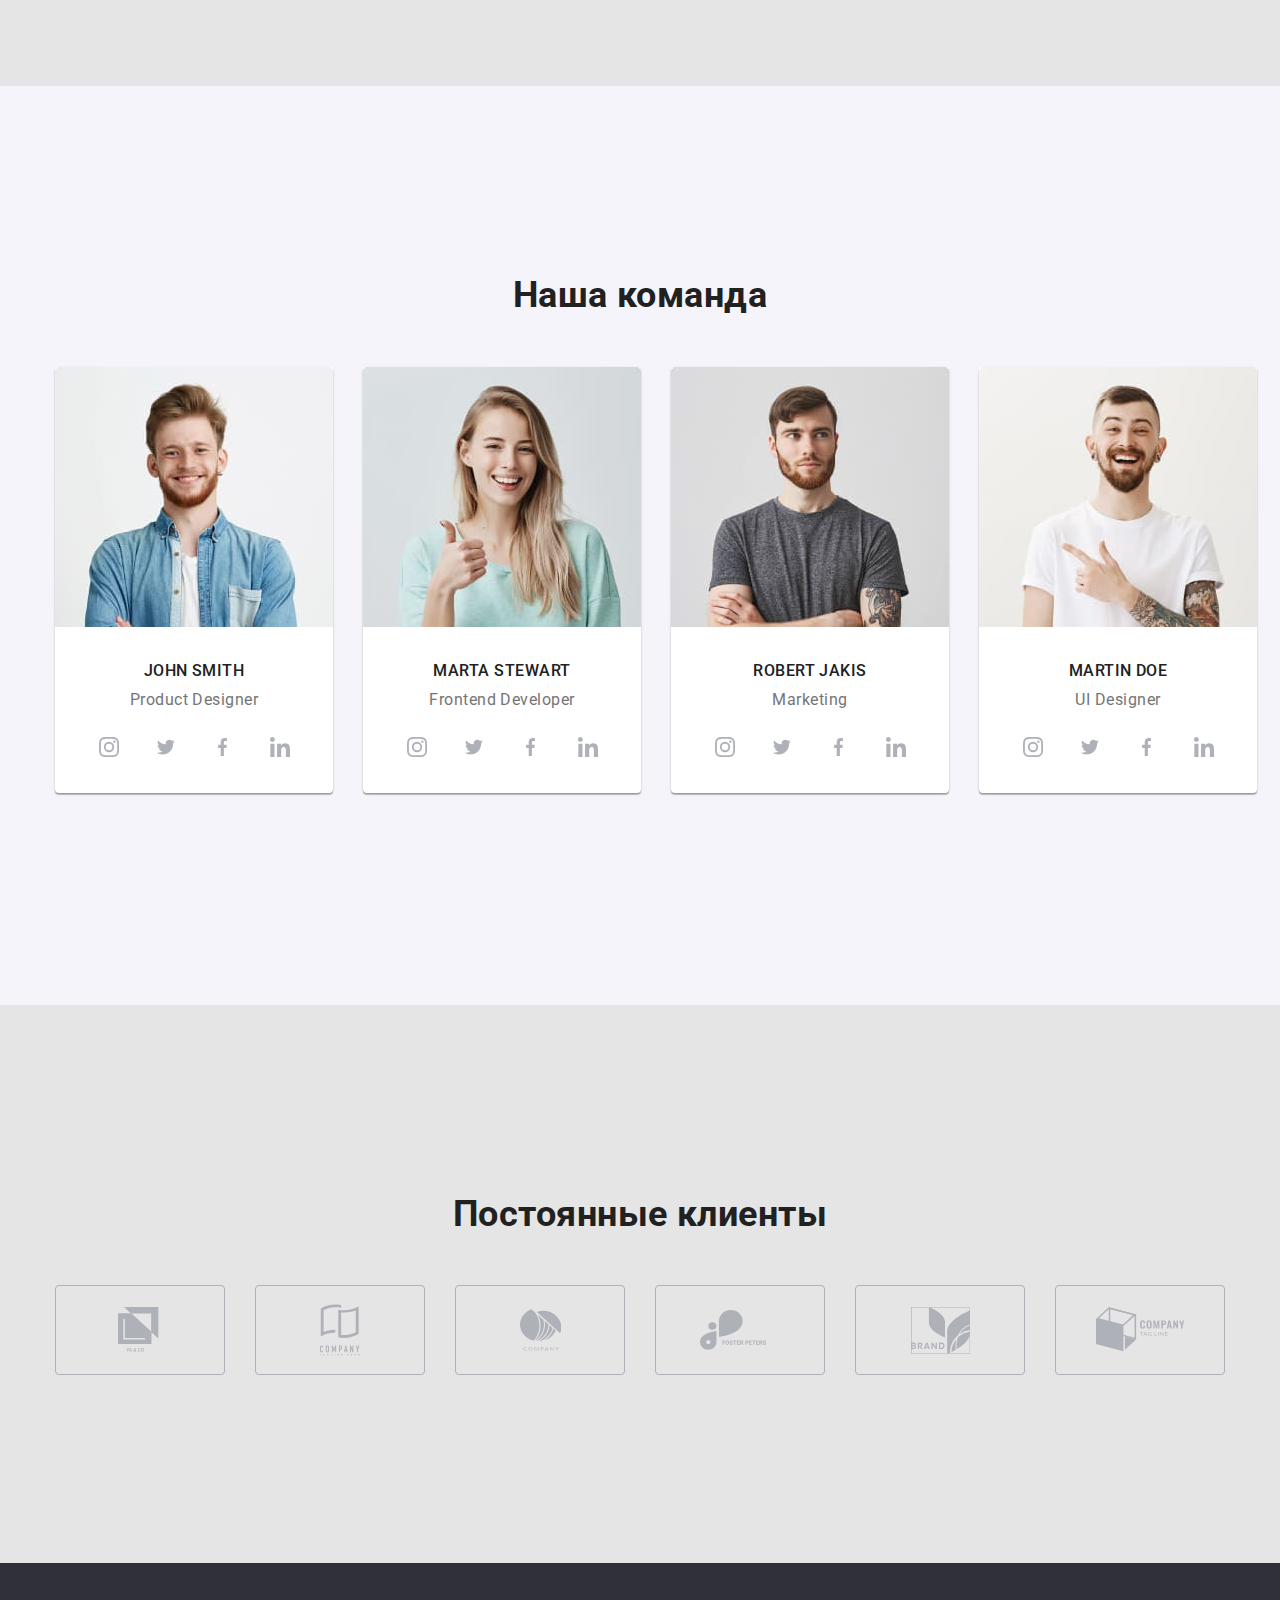
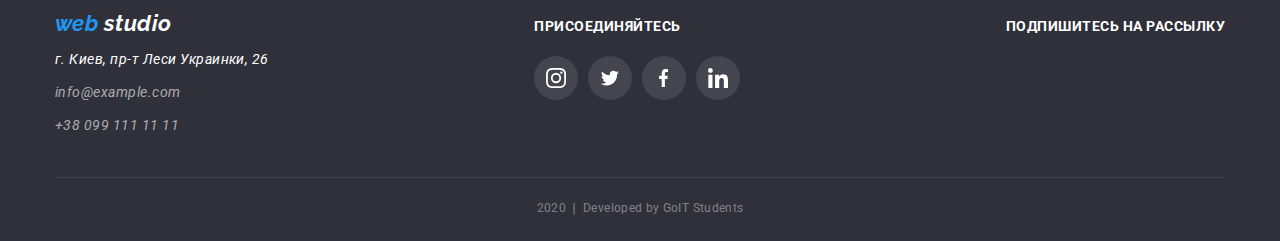
==== commit 98703b33: "исправляет хеддер" ====
--- a/index.html
+++ b/index.html
@@ -50,7 +50,7 @@
           <li class="item">
             <span class="HHH"
               ><a class="link-navs" href="">
-                <svg class="link-navs icon" width="10px" height="14.94px">
+                <svg class="icon" width="10px" height="14.94px">
                   <use href="./images/symbol-defs1.svg#icon-smartphone"></use>
                 </svg>
                 +38 096 111 11 11
@@ -67,6 +67,7 @@
           эффективные решения<br />
           для вашего бизнеса
         </h1>
+        
         <a class="hero-button" href="">Заказать услугу</a>
       </section>
 
--- a/css/styles.css
+++ b/css/styles.css
@@ -103,6 +103,9 @@
 }
 
 .link-navs {
+  display: flex;
+  align-items: center;
+
   margin: 0px;
   color: #757575;
   font-weight: 500;
@@ -582,6 +585,7 @@
 
 .cards-ovarlay {
   position: relative;
+  overflow: hidden;
 }
 
 .section-textps {
@@ -590,7 +594,8 @@
 
   top: 0;
   left: 0;
-  width: 370px;
+  width: 100%;
+  height: 100%;
   margin-top: 0px;
   margin-bottom: 0px;
   padding: 63px 24px;
@@ -600,7 +605,7 @@
   font-weight: normal;
   font-size: 18px;
   line-height: 1.56;
-  transform: translateY(294px);
+  transform: translateY(100%);
   transition: opacity 250ms cubic-bezier(0.4, 0, 0.2, 1),
     transform 250ms cubic-bezier(0.4, 0, 0.2, 1);
 }
@@ -620,7 +625,6 @@
   width: 370px;
   border-top-right-radius: 5px;
   border-top-left-radius: 5px;
-  overflow: hidden;
 }
 
 .cards:hover,
